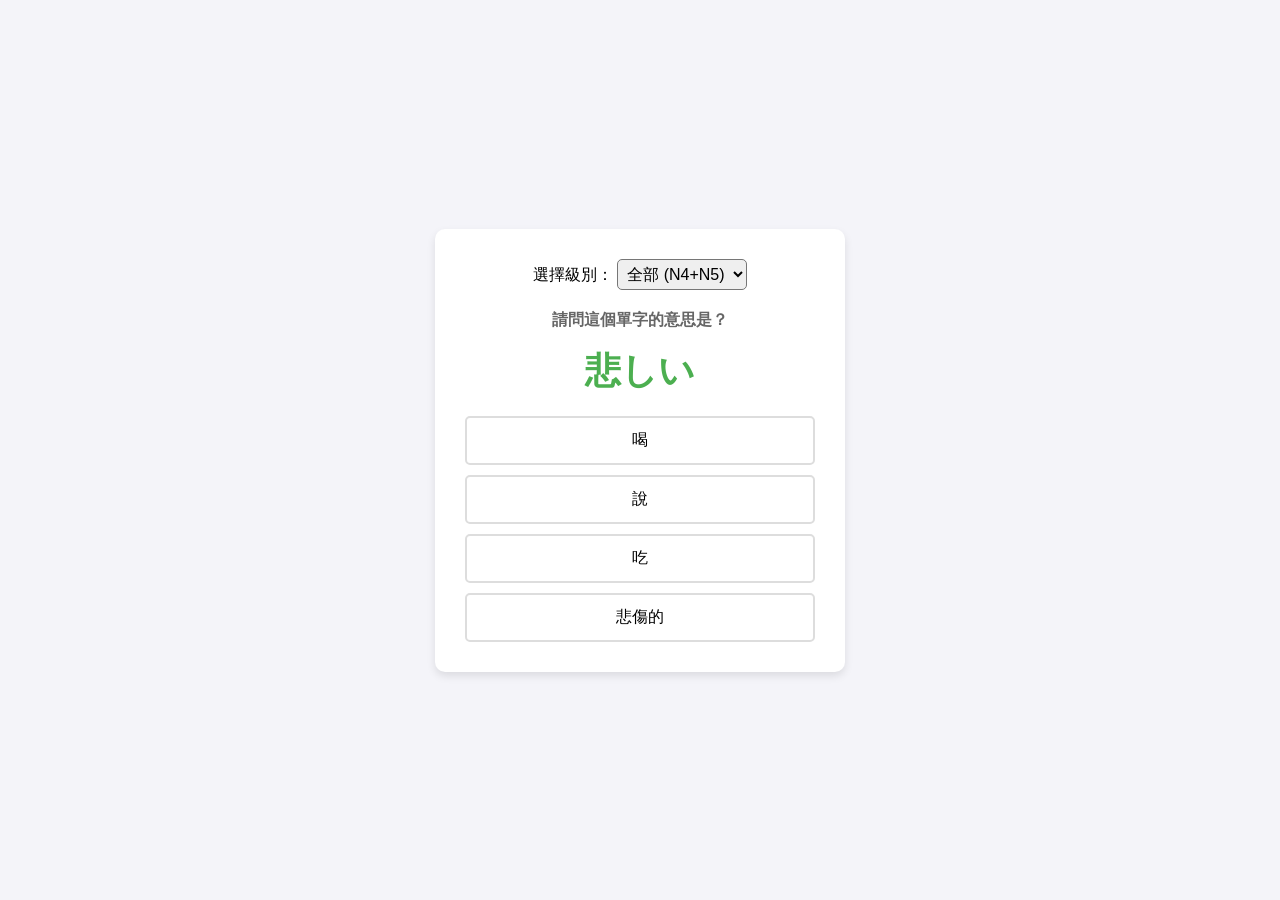
==== index.html @ e5aafe84 "Add files via upload" ====
<!DOCTYPE html>
<html lang="zh-TW">
<head>
    <meta charset="UTF-8">
    <title>JLPT 測驗系統</title>
    <link rel="stylesheet" href="style.css">
</head>
<body>
    <div class="card">
        <div class="header">
            <label for="level-select">選擇級別：</label>
            <select id="level-select">
                <option value="ALL">全部 (N4+N5)</option>
                <option value="N5">僅 N5</option>
                <option value="N4">僅 N4</option>
            </select>
        </div>

        <h3 id="question-text">請問這個單字的意思是？</h3>
        <h2 id="japanese-word">載入中...</h2>

        <div id="options-container" class="options">
            </div>

        <p id="feedback-msg" class="hidden"></p>
        <button id="next-btn" class="hidden">下一題</button>
    </div>

    <script src="script.js"></script>
</body>
</html>
---- style.css ----
body {
    font-family: sans-serif;
    background-color: #f4f4f9;
    display: flex;
    justify-content: center;
    align-items: center;
    height: 100vh;
    margin: 0;
}

.card {
    background: white;
    padding: 30px;
    border-radius: 10px;
    box-shadow: 0 4px 8px rgba(0,0,0,0.1);
    text-align: center;
    width: 350px;
}

.header { margin-bottom: 20px; }
select { padding: 5px; font-size: 16px; border-radius: 5px; }

h2 { color: #4CAF50; font-size: 36px; margin: 10px 0; }
h3 { font-size: 16px; color: #666; }

.options {
    display: flex;
    flex-direction: column;
    gap: 10px;
    margin-top: 20px;
}

/* 選項按鈕的預設樣式 */
.option-btn {
    padding: 12px;
    border: 2px solid #ddd;
    background: white;
    cursor: pointer;
    border-radius: 5px;
    font-size: 16px;
    transition: 0.2s;
}

.option-btn:hover { background: #f0f0f0; }

/* 答對與答錯的顏色 */
.option-btn.correct { background: #4CAF50; color: white; border-color: #4CAF50; }
.option-btn.wrong { background: #f44336; color: white; border-color: #f44336; }

.hidden { display: none; }
#feedback-msg { font-size: 18px; font-weight: bold; margin-top: 15px; }
#next-btn {
    margin-top: 15px; width: 100%; padding: 12px;
    background: #2196F3; color: white; border: none;
    border-radius: 5px; cursor: pointer; font-size: 16px;
}
#next-btn:hover { background: #1976D2; }
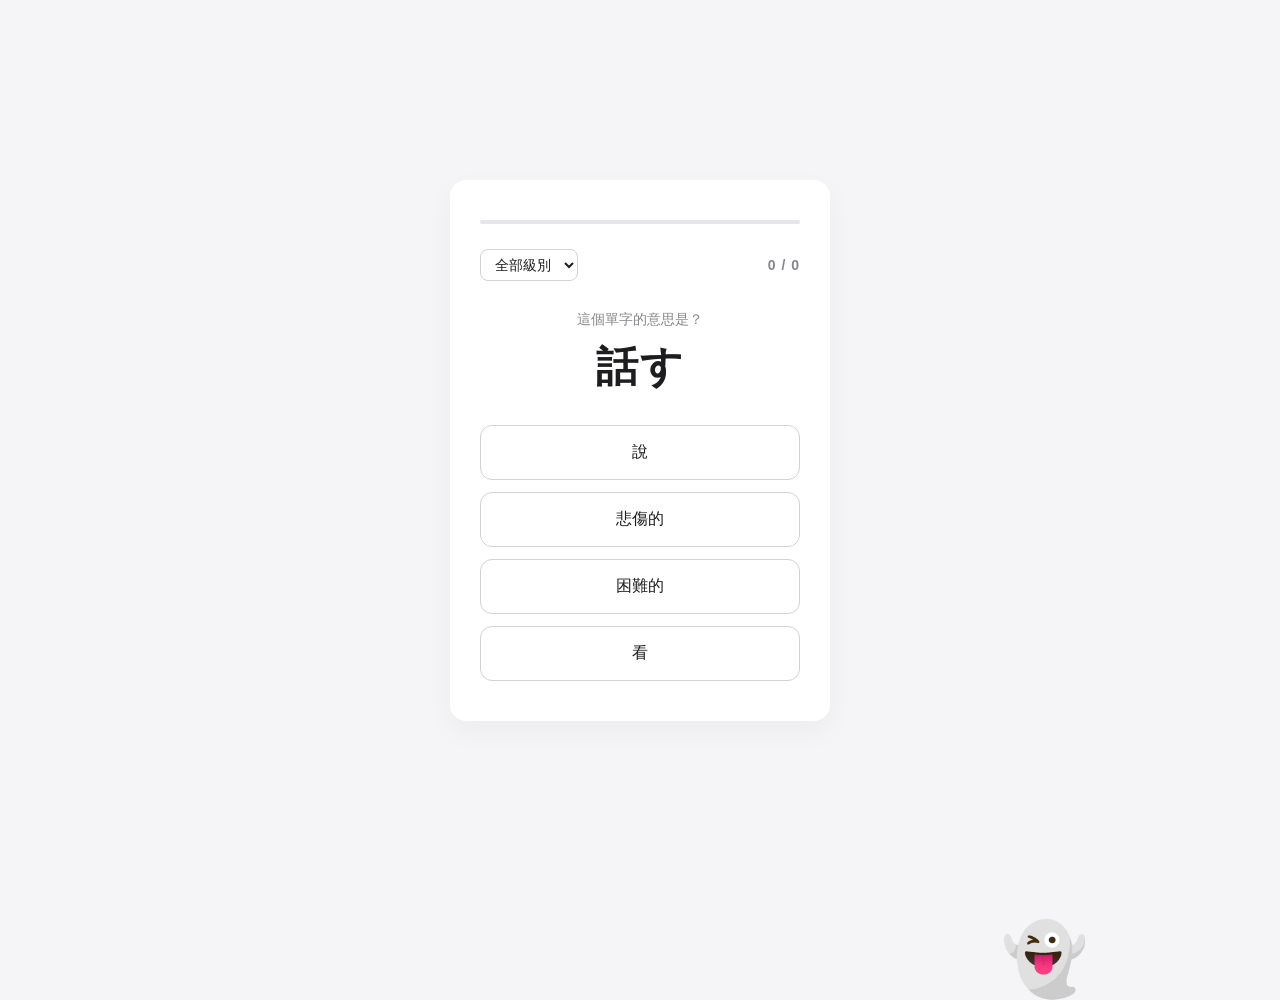
==== commit ff8bf3b0: "Add files via upload" ====
--- a/index.html
+++ b/index.html
@@ -2,29 +2,36 @@
 <html lang="zh-TW">
 <head>
     <meta charset="UTF-8">
-    <title>JLPT 測驗系統</title>
+    <title>JLPT 極簡測驗系統</title>
     <link rel="stylesheet" href="style.css">
 </head>
 <body>
     <div class="card">
+        <div class="progress-bg">
+            <div class="progress-bar" id="progress-bar"></div>
+        </div>
+
         <div class="header">
-            <label for="level-select">選擇級別：</label>
             <select id="level-select">
-                <option value="ALL">全部 (N4+N5)</option>
+                <option value="ALL">全部級別</option>
                 <option value="N5">僅 N5</option>
                 <option value="N4">僅 N4</option>
             </select>
+            <span id="score-display">0 / 0</span>
         </div>
 
-        <h3 id="question-text">請問這個單字的意思是？</h3>
+        <h3 id="question-text">這個單字的意思是？</h3>
         <h2 id="japanese-word">載入中...</h2>
 
-        <div id="options-container" class="options">
-            </div>
+        <div id="options-container" class="options"></div>
 
-        <p id="feedback-msg" class="hidden"></p>
-        <button id="next-btn" class="hidden">下一題</button>
+        <div id="feedback-area" class="hidden">
+            <p id="feedback-msg"></p>
+            <button id="next-btn">下一題 ➔</button>
+        </div>
     </div>
+
+    <div id="ghost">👻</div>
 
     <script src="script.js"></script>
 </body>
--- a/style.css
+++ b/style.css
@@ -1,57 +1,132 @@
+:root {
+    --bg-color: #f5f5f7;
+    --card-bg: #ffffff;
+    --text-main: #1d1d1f;
+    --text-light: #86868b;
+    --border: #d2d2d7;
+    --primary: #1d1d1f;
+    --primary-hover: #424245;
+    --correct: #34c759;
+    --wrong: #ff3b30;
+}
+
 body {
-    font-family: sans-serif;
-    background-color: #f4f4f9;
+    font-family: -apple-system, BlinkMacSystemFont, "Segoe UI", Roboto, Helvetica, Arial, sans-serif;
+    background-color: var(--bg-color);
+    color: var(--text-main);
     display: flex;
     justify-content: center;
     align-items: center;
     height: 100vh;
     margin: 0;
+    overflow: hidden; /* 防止幽靈出現時產生捲動條 */
 }
 
 .card {
-    background: white;
-    padding: 30px;
-    border-radius: 10px;
-    box-shadow: 0 4px 8px rgba(0,0,0,0.1);
+    background: var(--card-bg);
+    padding: 40px 30px;
+    border-radius: 16px;
+    box-shadow: 0 10px 30px rgba(0,0,0,0.04);
     text-align: center;
-    width: 350px;
+    width: 320px;
+    position: relative;
+    z-index: 10;
 }
 
-.header { margin-bottom: 20px; }
-select { padding: 5px; font-size: 16px; border-radius: 5px; }
-
-h2 { color: #4CAF50; font-size: 36px; margin: 10px 0; }
-h3 { font-size: 16px; color: #666; }
-
-.options {
-    display: flex;
-    flex-direction: column;
-    gap: 10px;
-    margin-top: 20px;
+/* 進度條設計 */
+.progress-bg {
+    width: 100%;
+    height: 4px;
+    background: #e5e5ea;
+    border-radius: 2px;
+    margin-bottom: 25px;
+    overflow: hidden;
+}
+.progress-bar {
+    height: 100%;
+    width: 0%;
+    background: var(--primary);
+    transition: width 0.4s cubic-bezier(0.1, 0.7, 0.1, 1);
 }
 
-/* 選項按鈕的預設樣式 */
-.option-btn {
-    padding: 12px;
-    border: 2px solid #ddd;
-    background: white;
-    cursor: pointer;
-    border-radius: 5px;
-    font-size: 16px;
-    transition: 0.2s;
+.header {
+    display: flex;
+    justify-content: space-between;
+    align-items: center;
+    margin-bottom: 30px;
 }
 
-.option-btn:hover { background: #f0f0f0; }
+select {
+    padding: 6px 10px;
+    border: 1px solid var(--border);
+    border-radius: 8px;
+    background: transparent;
+    font-size: 14px;
+    color: var(--text-main);
+    cursor: pointer;
+    outline: none;
+}
 
-/* 答對與答錯的顏色 */
-.option-btn.correct { background: #4CAF50; color: white; border-color: #4CAF50; }
-.option-btn.wrong { background: #f44336; color: white; border-color: #f44336; }
+#score-display {
+    font-size: 14px;
+    color: var(--text-light);
+    font-weight: bold;
+    letter-spacing: 1px;
+}
 
-.hidden { display: none; }
-#feedback-msg { font-size: 18px; font-weight: bold; margin-top: 15px; }
+h3 { font-size: 14px; color: var(--text-light); font-weight: normal; margin-bottom: 10px; }
+h2 { font-size: 42px; margin: 0 0 30px 0; letter-spacing: 2px; }
+
+.options { display: flex; flex-direction: column; gap: 12px; }
+
+/* 極簡按鈕樣式 */
+.option-btn {
+    padding: 16px;
+    border: 1px solid var(--border);
+    background: transparent;
+    color: var(--text-main);
+    border-radius: 12px;
+    font-size: 16px;
+    cursor: pointer;
+    transition: all 0.2s ease;
+}
+
+.option-btn:hover:not(:disabled) {
+    border-color: var(--primary);
+    background: #fbfbfd;
+}
+
+.option-btn.correct { background: var(--correct); color: white; border-color: var(--correct); }
+.option-btn.wrong { background: var(--wrong); color: white; border-color: var(--wrong); }
+
+.hidden { display: none !important; }
+
+#feedback-area { margin-top: 25px; }
+#feedback-msg { font-size: 16px; font-weight: bold; margin-bottom: 15px; }
+
 #next-btn {
-    margin-top: 15px; width: 100%; padding: 12px;
-    background: #2196F3; color: white; border: none;
-    border-radius: 5px; cursor: pointer; font-size: 16px;
+    width: 100%;
+    padding: 16px;
+    background: var(--primary);
+    color: white;
+    border: none;
+    border-radius: 12px;
+    font-size: 16px;
+    cursor: pointer;
+    transition: background 0.2s;
 }
-#next-btn:hover { background: #1976D2; }+#next-btn:hover { background: var(--primary-hover); }
+
+/* 幽靈彩蛋動畫設定 */
+#ghost {
+    position: absolute;
+    font-size: 70px;
+    bottom: -100px; /* 初始位置藏在畫面下 */
+    right: 15%;
+    z-index: 5;
+    /* 加入彈性物理動畫效果 */
+    transition: transform 0.6s cubic-bezier(0.34, 1.56, 0.64, 1);
+}
+#ghost.peek {
+    transform: translateY(-220px) rotate(10deg);
+}
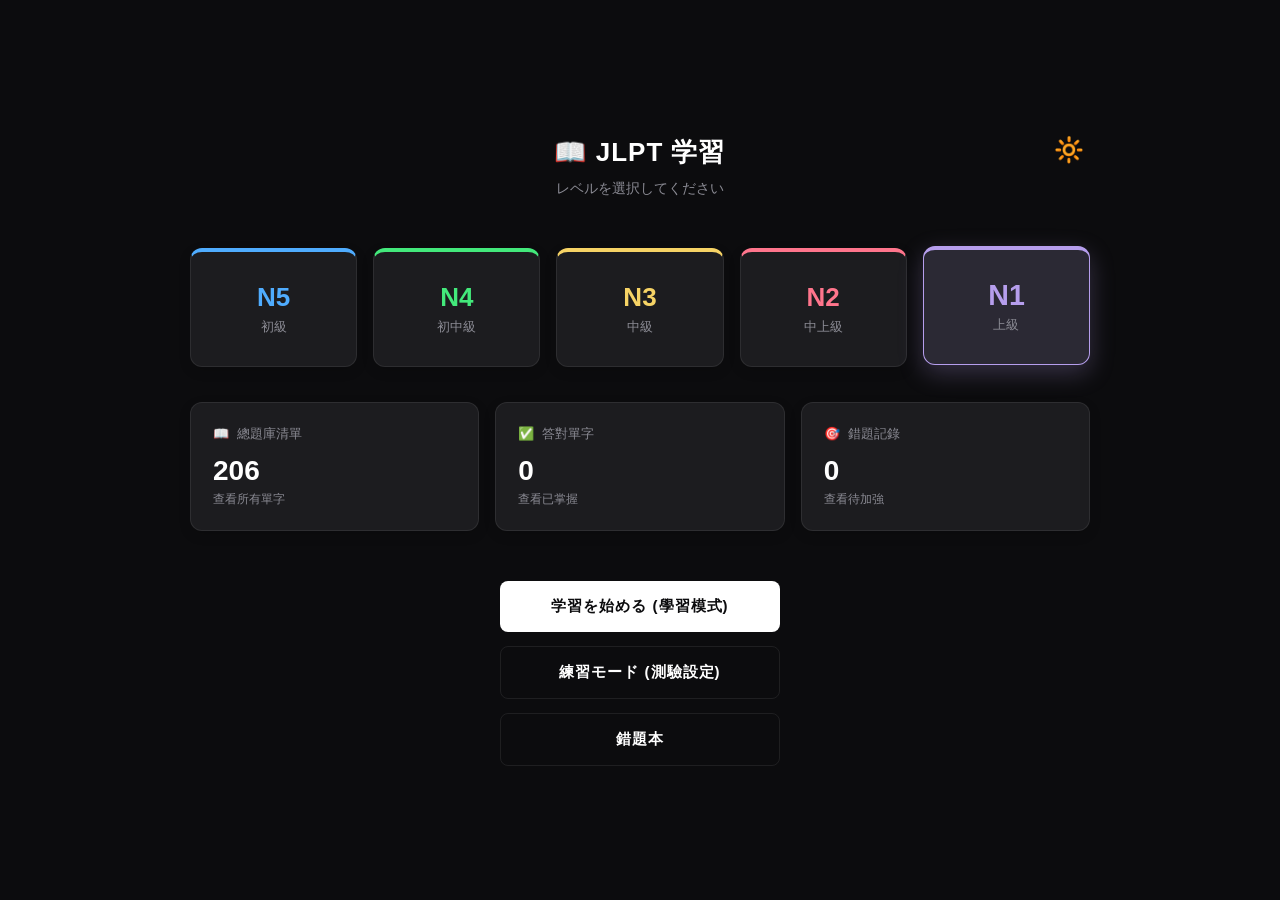
==== commit 44dd9d7d: "Add files via upload" ====
--- a/index.html
+++ b/index.html
@@ -2,36 +2,102 @@
 <html lang="zh-TW">
 <head>
     <meta charset="UTF-8">
-    <title>JLPT 極簡測驗系統</title>
+    <meta name="viewport" content="width=device-width, initial-scale=1.0">
+    <title>JLPT 學習系統</title>
     <link rel="stylesheet" href="style.css">
 </head>
 <body>
-    <div class="card">
-        <div class="progress-bg">
-            <div class="progress-bar" id="progress-bar"></div>
+    <div id="dashboard-view" class="dashboard">
+        <header>
+            <h1><span class="icon">📖</span> JLPT 学習</h1>
+            <p>レベルを選択してください</p>
+            <button id="theme-toggle" class="theme-toggle" title="切換主題">🔆</button>
+        </header>
+
+        <div class="level-grid" id="level-container">
+            <div class="level-card" onclick="selectLevel('N5', this)"><h2>N5</h2><p class="sub-text">初級</p></div>
+            <div class="level-card" onclick="selectLevel('N4', this)"><h2>N4</h2><p class="sub-text">初中級</p></div>
+            <div class="level-card" onclick="selectLevel('N3', this)"><h2>N3</h2><p class="sub-text">中級</p></div>
+            <div class="level-card" onclick="selectLevel('N2', this)"><h2>N2</h2><p class="sub-text">中上級</p></div>
+            <div class="level-card active" onclick="selectLevel('N1', this)"><h2>N1</h2><p class="sub-text">上級</p></div>
         </div>
 
-        <div class="header">
-            <select id="level-select">
-                <option value="ALL">全部級別</option>
-                <option value="N5">僅 N5</option>
-                <option value="N4">僅 N4</option>
-            </select>
-            <span id="score-display">0 / 0</span>
+        <div class="stats-grid">
+            <div class="stat-card clickable" onclick="showVocabList('all')">
+                <div class="stat-title"><span style="color: #4da6ff;">📖</span> 總題庫清單</div>
+                <div class="stat-value" id="stat-total">0</div><div class="stat-sub">查看所有單字</div>
+            </div>
+            <div class="stat-card clickable" onclick="showVocabList('correct')">
+                <div class="stat-title"><span style="color: #2ebd59;">✅</span> 答對單字</div>
+                <div class="stat-value" id="stat-correct">0</div><div class="stat-sub">查看已掌握</div>
+            </div>
+            <div class="stat-card clickable" onclick="showVocabList('wrong')">
+                <div class="stat-title"><span style="color: #ff9800;">🎯</span> 錯題記錄</div>
+                <div class="stat-value" id="stat-wrong">0</div><div class="stat-sub">查看待加強</div>
+            </div>
         </div>
 
-        <h3 id="question-text">這個單字的意思是？</h3>
-        <h2 id="japanese-word">載入中...</h2>
-
-        <div id="options-container" class="options"></div>
-
-        <div id="feedback-area" class="hidden">
-            <p id="feedback-msg"></p>
-            <button id="next-btn">下一題 ➔</button>
+        <div class="action-buttons">
+            <button class="btn-primary" onclick="showSessionConfig('learn')">学習を始める (學習模式)</button>
+            <button class="btn-secondary" onclick="showSessionConfig('practice')">練習モード (測驗設定)</button>
+            <button class="btn-secondary" onclick="startSession('wrong')">錯題本</button>
         </div>
     </div>
 
-    <div id="ghost">👻</div>
+    <div id="quiz-view" class="quiz-container hidden">
+        <div class="quiz-header">
+            <button id="back-btn" class="back-btn" onclick="goBackFromQuiz()">⬅️ 戻る</button>
+            <div class="progress-bg"><div class="progress-bar" id="progress-bar"></div></div>
+            <span id="score-display">0 / 0</span>
+        </div>
+        
+        <div class="quiz-card">
+            <h3 id="question-text">這個單字的意思是？</h3>
+            <h2 id="japanese-word">載入中...</h2>
+            
+            <p id="kana-text" class="kana-text hidden">たべる</p>
+            
+            <div id="learning-box" class="learning-box hidden">
+                <p class="learning-meaning">意思：<span id="learn-meaning">吃</span></p>
+                <div class="divider"></div>
+                <p class="learning-ex-jp"><span id="learn-ex-jp">私はりんごを食べる。</span></p>
+                <p class="learning-ex-zh"><span id="learn-ex-zh">我吃蘋果。</span></p>
+            </div>
+
+            <div id="options-container" class="options"></div>
+            
+            <div id="feedback-area" class="hidden">
+                <p id="feedback-msg"></p>
+                <button class="btn-primary" style="width: 100%; padding: 16px;" onclick="generateQuestion()">下一題 ➔</button>
+            </div>
+
+            <button id="learn-next-btn" class="btn-primary hidden" style="width: 100%; padding: 16px; margin-top: 20px;" onclick="generateQuestion()">下一個單字 ➔</button>
+        </div>
+    </div>
+
+    <div id="list-view" class="list-container hidden">
+        <div class="list-header">
+            <button class="back-btn" onclick="showDashboard()">⬅️ 戻る (返回大廳)</button>
+            <h2 id="list-title">單字列表</h2>
+        </div>
+        <div id="list-content" class="list-content"></div>
+    </div>
+
+    <div id="session-config-view" class="config-container hidden">
+        <div class="config-card">
+            <h2 id="config-title">⚙️ 模式設定</h2>
+            
+            <div class="input-group">
+                <label id="config-num-label">要抽取幾題？ (預設10題)</label>
+                <input type="number" id="session-num-input" min="1" value="10" placeholder="輸入數量">
+            </div>
+
+            <div class="action-buttons" style="margin-top: 35px;">
+                <button id="config-start-btn" class="btn-primary" style="width: 100%;" onclick="startCustomSession()">開始 ➔</button>
+                <button class="btn-secondary" style="width: 100%; border: none;" onclick="showDashboard()">取消</button>
+            </div>
+        </div>
+    </div>
 
     <script src="script.js"></script>
 </body>
--- a/style.css
+++ b/style.css
@@ -1,132 +1,242 @@
 :root {
-    --bg-color: #f5f5f7;
-    --card-bg: #ffffff;
+    /* 🌟 1. 增強對比度：背景更深邃，卡片帶有微透光感 */
+    --bg-main: #0c0c0e; 
+    --bg-card: #1c1c1f;
+    --bg-card-hover: #252529;
+    --text-main: #ffffff;
+    --text-sub: #8a8a93;
+    --border-color: rgba(255, 255, 255, 0.08); /* 半透明邊框增加立體感 */
+    --active-border: #ffffff;
+    --correct: #2ebd59;
+    --wrong: #ff4d4d;
+
+    /* 🌟 2. 定義 N5~N1 的專屬質感色彩 (採用莫蘭迪/霓虹色系) */
+    --color-n5: #4facfe; /* 知性水藍 */
+    --color-n4: #43e97b; /* 清新薄荷綠 */
+    --color-n3: #f6d365; /* 溫暖鵝黃 */
+    --color-n2: #ff758c; /* 活力珊瑚紅 */
+    --color-n1: #b69eed; /* 沉穩紫羅蘭 */
+}
+
+/* 淺色模式變數對比度增強 */
+body.light-mode {
+    --bg-main: #f0f2f5;
+    --bg-card: #ffffff;
+    --bg-card-hover: #f8f9fa;
     --text-main: #1d1d1f;
-    --text-light: #86868b;
-    --border: #d2d2d7;
-    --primary: #1d1d1f;
-    --primary-hover: #424245;
-    --correct: #34c759;
-    --wrong: #ff3b30;
+    --text-sub: #6e6e73;
+    --border-color: rgba(0, 0, 0, 0.08);
 }
 
 body {
-    font-family: -apple-system, BlinkMacSystemFont, "Segoe UI", Roboto, Helvetica, Arial, sans-serif;
-    background-color: var(--bg-color);
+    font-family: -apple-system, "Segoe UI", "Hiragino Kaku Gothic ProN", Meiryo, sans-serif;
+    background-color: var(--bg-main);
     color: var(--text-main);
     display: flex;
     justify-content: center;
     align-items: center;
-    height: 100vh;
+    min-height: 100vh;
     margin: 0;
-    overflow: hidden; /* 防止幽靈出現時產生捲動條 */
-}
-
-.card {
-    background: var(--card-bg);
-    padding: 40px 30px;
-    border-radius: 16px;
-    box-shadow: 0 10px 30px rgba(0,0,0,0.04);
-    text-align: center;
-    width: 320px;
+    transition: background-color 0.4s ease, color 0.4s ease;
+}
+
+.hidden { display: none !important; }
+
+/* ======== 大廳視圖 ======== */
+.dashboard { width: 100%; max-width: 900px; padding: 40px; }
+header { text-align: center; margin-bottom: 50px; position: relative; }
+h1 { font-size: 26px; font-weight: 600; margin: 0 0 10px 0; letter-spacing: 1px;}
+header p { color: var(--text-sub); font-size: 14px; margin: 0; }
+.theme-toggle { position: absolute; top: 0; right: 0; background: none; border: none; font-size: 24px; cursor: pointer; transition: transform 0.3s; }
+.theme-toggle:hover { transform: rotate(30deg) scale(1.1); }
+
+/* ======== 🌟 所有卡片的共用基礎與懸浮動畫 ======== */
+.level-card, .stat-card, .quiz-card, .vocab-item, .learning-box {
+    background-color: var(--bg-card);
+    border: 1px solid var(--border-color);
+    border-radius: 12px;
+    box-shadow: 0 4px 12px rgba(0, 0, 0, 0.15); /* 增加基礎陰影 */
+    transition: all 0.3s cubic-bezier(0.25, 0.8, 0.25, 1); /* 平滑的物理回彈動畫 */
+}
+
+/* 針對可點擊卡片的懸浮效果 (浮起 + 陰影加深 + 邊框變色) */
+.level-card:hover, .stat-card.clickable:hover, .vocab-item:hover {
+    transform: translateY(-6px);
+    box-shadow: 0 12px 24px rgba(0, 0, 0, 0.3);
+    background-color: var(--bg-card-hover);
+    border-color: rgba(255, 255, 255, 0.2);
+}
+body.light-mode .level-card:hover, body.light-mode .stat-card.clickable:hover {
+    box-shadow: 0 12px 24px rgba(0, 0, 0, 0.08);
+    border-color: rgba(0, 0, 0, 0.2);
+}
+
+/* ======== 🌟 級別選擇區 (N1~N5 質感色彩設定) ======== */
+.level-grid { display: grid; grid-template-columns: repeat(5, 1fr); gap: 16px; margin-bottom: 35px; }
+.level-card { 
+    padding: 30px 0; 
+    text-align: center; 
+    cursor: pointer; 
     position: relative;
-    z-index: 10;
-}
-
-/* 進度條設計 */
-.progress-bg {
-    width: 100%;
-    height: 4px;
-    background: #e5e5ea;
-    border-radius: 2px;
-    margin-bottom: 25px;
     overflow: hidden;
 }
-.progress-bar {
-    height: 100%;
-    width: 0%;
-    background: var(--primary);
-    transition: width 0.4s cubic-bezier(0.1, 0.7, 0.1, 1);
-}
-
-.header {
-    display: flex;
-    justify-content: space-between;
-    align-items: center;
-    margin-bottom: 30px;
-}
-
-select {
-    padding: 6px 10px;
-    border: 1px solid var(--border);
-    border-radius: 8px;
-    background: transparent;
+
+/* 將顏色分配給特定的卡片 (透過順序 nth-child) */
+.level-card:nth-child(1) { --card-color: var(--color-n5); } /* N5 */
+.level-card:nth-child(2) { --card-color: var(--color-n4); } /* N4 */
+.level-card:nth-child(3) { --card-color: var(--color-n3); } /* N3 */
+.level-card:nth-child(4) { --card-color: var(--color-n2); } /* N2 */
+.level-card:nth-child(5) { --card-color: var(--color-n1); } /* N1 */
+
+/* 為卡片加上頂部顏色飾條與文字跳色 */
+.level-card {
+    border-top: 4px solid var(--card-color);
+}
+.level-card h2 { 
+    margin: 0 0 5px 0; 
+    font-size: 26px; 
+    font-weight: 600;
+    color: var(--card-color); /* N1~N5 顯示專屬顏色 */
+    transition: transform 0.3s;
+}
+.level-card .sub-text { color: var(--text-sub); font-size: 13px; margin: 0; }
+
+/* 級別卡片被選中的狀態 (發光效果) */
+.level-card.active { 
+    border: 1px solid var(--card-color);
+    border-top: 4px solid var(--card-color);
+    background-color: color-mix(in srgb, var(--card-color) 10%, var(--bg-card));
+    box-shadow: 0 8px 24px color-mix(in srgb, var(--card-color) 25%, transparent);
+    transform: translateY(-2px);
+}
+.level-card.active h2 { transform: scale(1.1); }
+
+/* ======== 統計數據區 ======== */
+.stats-grid { display: grid; grid-template-columns: repeat(3, 1fr); gap: 16px; margin-bottom: 50px; }
+.stat-card { padding: 22px; cursor: default; }
+.stat-card.clickable { cursor: pointer; }
+.stat-title { font-size: 13px; color: var(--text-sub); margin-bottom: 12px; display: flex; align-items: center; gap: 8px; font-weight: 500;}
+.stat-value { font-size: 28px; font-weight: 600; margin-bottom: 4px; color: var(--text-main); }
+.stat-sub { font-size: 12px; color: var(--text-sub); }
+
+/* ======== 底部按鈕 ======== */
+.action-buttons { display: flex; flex-direction: column; align-items: center; gap: 14px; }
+.action-buttons button { width: 280px; padding: 16px; border-radius: 8px; font-size: 15px; cursor: pointer; transition: all 0.2s; font-weight: 600; letter-spacing: 1px;}
+.btn-primary { background-color: var(--text-main); color: var(--bg-main); border: none; }
+.btn-primary:hover { opacity: 0.9; transform: translateY(-2px); box-shadow: 0 4px 12px rgba(255,255,255,0.2); }
+body.light-mode .btn-primary:hover { box-shadow: 0 4px 12px rgba(0,0,0,0.2); }
+
+.btn-secondary { background-color: transparent; color: var(--text-main); border: 1px solid var(--border-color); }
+.btn-secondary:hover { background-color: var(--bg-card-hover); border-color: var(--text-sub); }
+
+/* ======== 測驗畫面與列表共用 ======== */
+.quiz-container { width: 100%; max-width: 420px; padding: 20px; }
+.quiz-header { display: flex; align-items: center; justify-content: space-between; margin-bottom: 25px; }
+.back-btn { background: var(--bg-card); border: 1px solid var(--border-color); color: var(--text-main); cursor: pointer; font-size: 14px; padding: 8px 16px; border-radius: 20px; transition: 0.2s; font-weight: 500;}
+.back-btn:hover { background: var(--bg-card-hover); transform: translateX(-4px); }
+
+.progress-bg { flex-grow: 1; height: 6px; background: rgba(150,150,150,0.2); border-radius: 3px; margin: 0 20px; overflow: hidden; }
+.progress-bar { height: 100%; width: 0%; background: var(--text-main); transition: width 0.4s cubic-bezier(0.1, 0.7, 0.1, 1); }
+#score-display { font-size: 14px; font-weight: bold; color: var(--text-sub);}
+
+.quiz-card { padding: 45px 35px; text-align: center; }
+.quiz-card h3 { color: var(--text-sub); font-size: 14px; margin-bottom: 15px; font-weight: normal;}
+.quiz-card h2 { font-size: 46px; margin: 0 0 30px 0; color: var(--text-main); font-weight: 700; letter-spacing: 2px;}
+
+/* 學習模式專屬 */
+.kana-text { font-size: 18px; color: var(--text-sub); margin-top: -20px; margin-bottom: 30px; letter-spacing: 2px; }
+.learning-box { text-align: left; padding: 25px; margin-bottom: 25px; background: color-mix(in srgb, var(--bg-main) 50%, transparent); box-shadow: inset 0 2px 4px rgba(0,0,0,0.1);}
+.learning-meaning { font-size: 17px; color: var(--text-main); font-weight: bold; margin: 0 0 15px 0; }
+.divider { height: 1px; background-color: var(--border-color); margin: 15px 0; }
+.learning-ex-jp { font-size: 16px; color: var(--text-main); margin: 0 0 8px 0; line-height: 1.5; }
+.learning-ex-zh { font-size: 14px; color: var(--text-sub); margin: 0; }
+
+/* 測驗選項按鈕 */
+.options { display: flex; flex-direction: column; gap: 14px; }
+.option-btn { padding: 18px; border: 1px solid var(--border-color); background: var(--bg-main); color: var(--text-main); border-radius: 10px; font-size: 16px; font-weight: 500; cursor: pointer; transition: all 0.2s; }
+.option-btn:hover:not(:disabled) { border-color: var(--text-main); background: var(--bg-card-hover); transform: translateY(-2px); box-shadow: 0 4px 8px rgba(0,0,0,0.1);}
+.option-btn.correct { background: var(--correct); color: #fff; border-color: var(--correct); box-shadow: 0 0 15px rgba(46, 189, 89, 0.3); }
+.option-btn.wrong { background: var(--wrong); color: #fff; border-color: var(--wrong); }
+
+#feedback-area { margin-top: 30px; }
+#feedback-msg { font-size: 18px; font-weight: bold; margin-bottom: 20px; }
+
+/* ======== 列表視圖 ======== */
+.list-container { width: 100%; max-width: 650px; padding: 20px; }
+.list-header { display: flex; align-items: center; margin-bottom: 30px; gap: 20px; }
+.list-header h2 { margin: 0; font-size: 24px; font-weight: 600;}
+.list-content { display: flex; flex-direction: column; gap: 14px; max-height: 70vh; overflow-y: auto; padding-right: 15px; padding-bottom: 20px;}
+.list-content::-webkit-scrollbar { width: 8px; }
+.list-content::-webkit-scrollbar-track { background: var(--bg-main); border-radius: 4px; }
+.list-content::-webkit-scrollbar-thumb { background: var(--border-color); border-radius: 4px; }
+.list-content::-webkit-scrollbar-thumb:hover { background: var(--text-sub); }
+
+.vocab-item { padding: 20px 24px; display: flex; justify-content: space-between; align-items: center; }
+.vocab-info { display: flex; flex-direction: column; gap: 6px; }
+.vocab-jp { font-size: 22px; font-weight: bold; color: var(--text-main); display: flex; align-items: center; gap: 12px; }
+.vocab-kana { font-size: 14px; color: var(--text-sub); }
+.vocab-zh { font-size: 17px; color: var(--text-main); font-weight: 500; text-align: right;}
+.level-badge { font-size: 11px; background: var(--border-color); color: var(--text-main); padding: 4px 8px; border-radius: 6px; font-weight: 600; letter-spacing: 0.5px;}
+
+/* ======== 練習設定視圖 ======== */
+.config-container { width: 100%; max-width: 400px; padding: 20px; }
+.config-card { 
+    background-color: var(--bg-card); 
+    padding: 40px 30px; 
+    border-radius: 16px; 
+    border: 1px solid var(--border-color); 
+    box-shadow: 0 12px 30px rgba(0,0,0,0.2); 
+    text-align: center; 
+}
+.config-card h2 { margin: 0 0 30px 0; font-size: 24px; color: var(--text-main); }
+
+.input-group { margin-bottom: 25px; text-align: left; }
+.input-group label { display: block; margin-bottom: 12px; color: var(--text-sub); font-size: 14px; font-weight: 500;}
+
+/* 質感輸入框 */
+.input-group input { 
+    width: 100%; 
+    padding: 14px 16px; 
+    border-radius: 10px; 
+    border: 1px solid var(--border-color); 
+    background: var(--bg-main); 
+    color: var(--text-main); 
+    font-size: 16px; 
+    box-sizing: border-box; 
+    transition: 0.2s;
+}
+.input-group input:focus { outline: none; border-color: var(--text-main); box-shadow: 0 0 0 2px rgba(255,255,255,0.1); }
+
+/* 迷你級別按鈕網格 */
+.config-level-grid { display: grid; grid-template-columns: repeat(5, 1fr); gap: 8px; }
+.config-level-btn { 
+    padding: 12px 0; 
+    border-radius: 8px; 
+    border: 1px solid var(--border-color); 
+    background: var(--bg-main); 
+    color: var(--text-sub); 
+    font-weight: 600; 
     font-size: 14px;
-    color: var(--text-main);
+    cursor: pointer; 
+    transition: all 0.2s; 
+}
+
+/* 沿用剛剛設定好的 N5~N1 專屬質感色彩 */
+.config-level-btn:nth-child(1).active { background: var(--color-n5); color: #000; border-color: var(--color-n5); transform: translateY(-2px); box-shadow: 0 4px 10px rgba(79, 172, 254, 0.3);}
+.config-level-btn:nth-child(2).active { background: var(--color-n4); color: #000; border-color: var(--color-n4); transform: translateY(-2px); box-shadow: 0 4px 10px rgba(67, 233, 123, 0.3);}
+.config-level-btn:nth-child(3).active { background: var(--color-n3); color: #000; border-color: var(--color-n3); transform: translateY(-2px); box-shadow: 0 4px 10px rgba(246, 211, 101, 0.3);}
+.config-level-btn:nth-child(4).active { background: var(--color-n2); color: #000; border-color: var(--color-n2); transform: translateY(-2px); box-shadow: 0 4px 10px rgba(255, 117, 140, 0.3);}
+.config-level-btn:nth-child(5).active { background: var(--color-n1); color: #000; border-color: var(--color-n1); transform: translateY(-2px); box-shadow: 0 4px 10px rgba(182, 158, 237, 0.3);}
+/* ======== 🌟 列表卡片點擊特效 ======== */
+.vocab-item.clickable {
     cursor: pointer;
-    outline: none;
-}
-
-#score-display {
-    font-size: 14px;
-    color: var(--text-light);
-    font-weight: bold;
-    letter-spacing: 1px;
-}
-
-h3 { font-size: 14px; color: var(--text-light); font-weight: normal; margin-bottom: 10px; }
-h2 { font-size: 42px; margin: 0 0 30px 0; letter-spacing: 2px; }
-
-.options { display: flex; flex-direction: column; gap: 12px; }
-
-/* 極簡按鈕樣式 */
-.option-btn {
-    padding: 16px;
-    border: 1px solid var(--border);
-    background: transparent;
-    color: var(--text-main);
-    border-radius: 12px;
-    font-size: 16px;
-    cursor: pointer;
-    transition: all 0.2s ease;
-}
-
-.option-btn:hover:not(:disabled) {
-    border-color: var(--primary);
-    background: #fbfbfd;
-}
-
-.option-btn.correct { background: var(--correct); color: white; border-color: var(--correct); }
-.option-btn.wrong { background: var(--wrong); color: white; border-color: var(--wrong); }
-
-.hidden { display: none !important; }
-
-#feedback-area { margin-top: 25px; }
-#feedback-msg { font-size: 16px; font-weight: bold; margin-bottom: 15px; }
-
-#next-btn {
-    width: 100%;
-    padding: 16px;
-    background: var(--primary);
-    color: white;
-    border: none;
-    border-radius: 12px;
-    font-size: 16px;
-    cursor: pointer;
-    transition: background 0.2s;
-}
-#next-btn:hover { background: var(--primary-hover); }
-
-/* 幽靈彩蛋動畫設定 */
-#ghost {
-    position: absolute;
-    font-size: 70px;
-    bottom: -100px; /* 初始位置藏在畫面下 */
-    right: 15%;
-    z-index: 5;
-    /* 加入彈性物理動畫效果 */
-    transition: transform 0.6s cubic-bezier(0.34, 1.56, 0.64, 1);
-}
-#ghost.peek {
-    transform: translateY(-220px) rotate(10deg);
+    transition: all 0.2s cubic-bezier(0.25, 0.8, 0.25, 1);
+}
+.vocab-item.clickable:hover {
+    transform: translateX(8px); /* 往右微微滑動，暗示可進入 */
+    background-color: var(--bg-card-hover);
+    border-color: rgba(255, 255, 255, 0.3);
+}
+body.light-mode .vocab-item.clickable:hover {
+    border-color: rgba(0, 0, 0, 0.2);
 }
